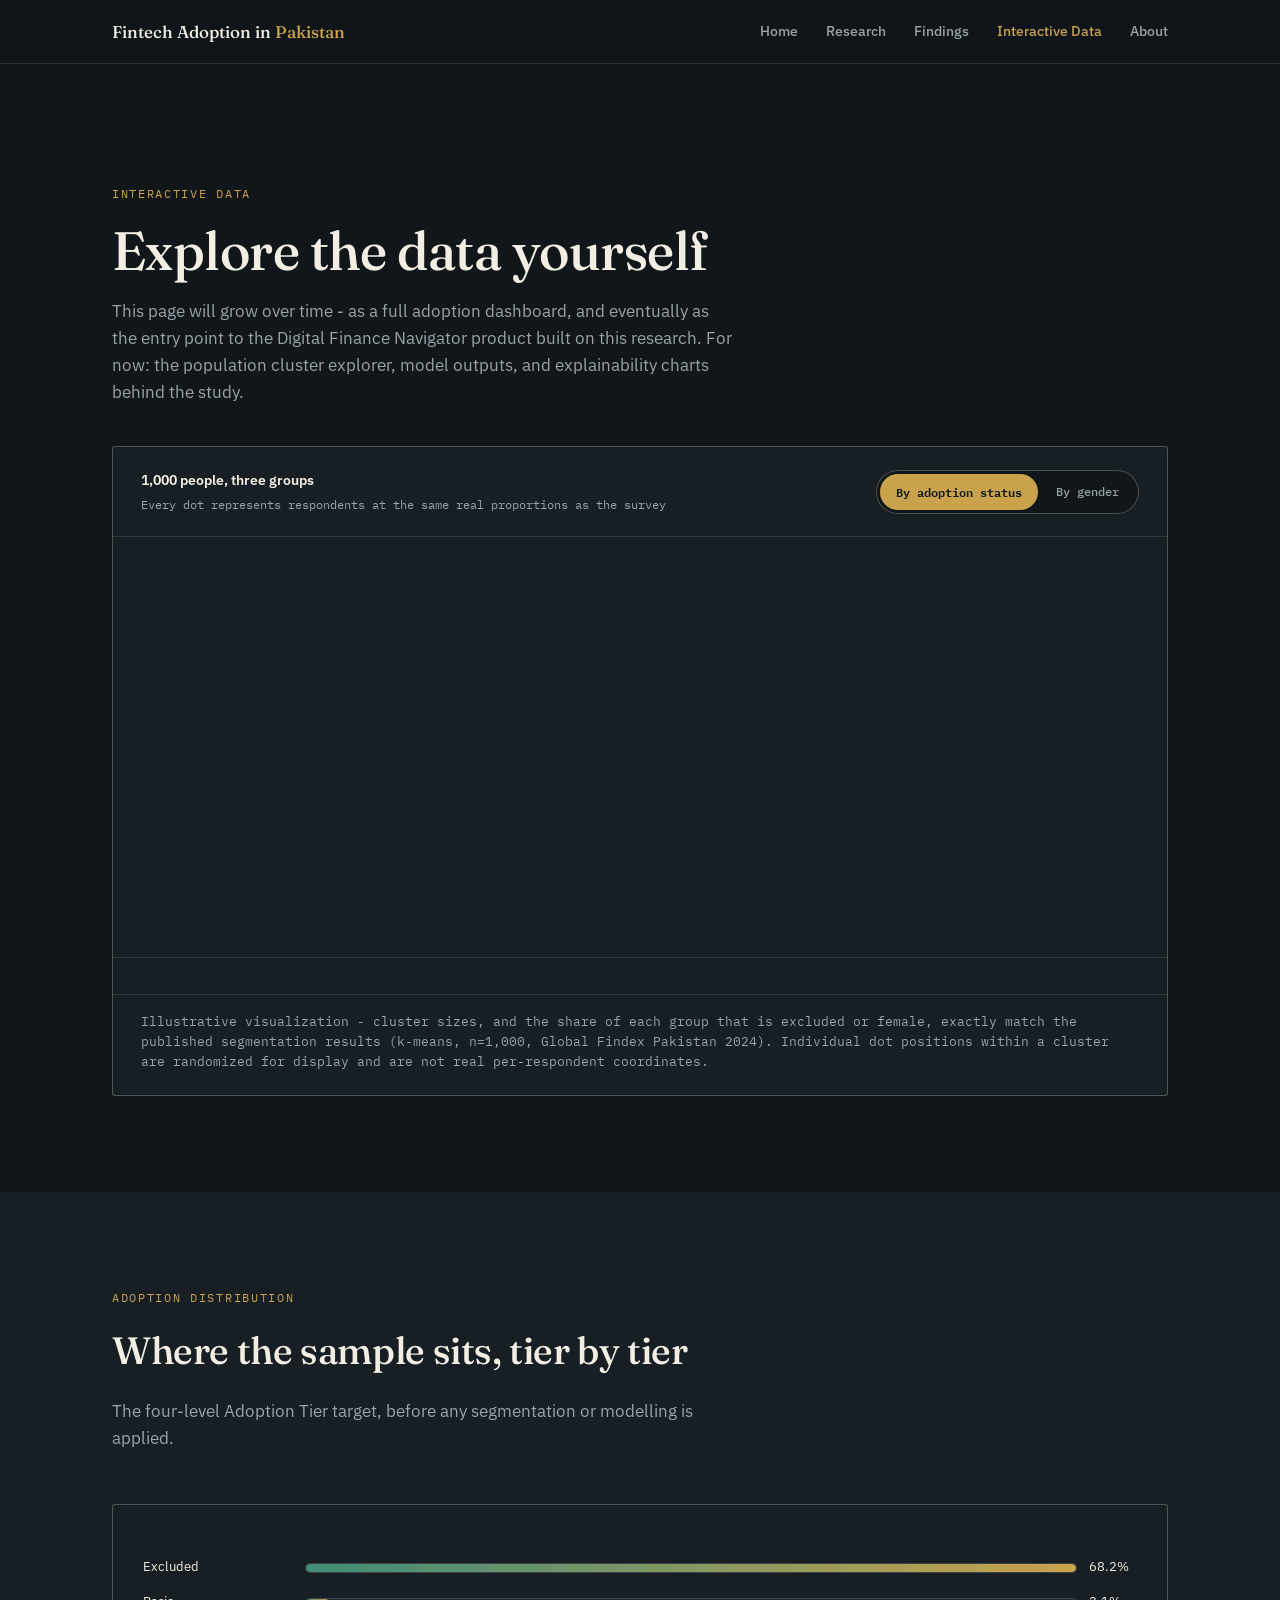
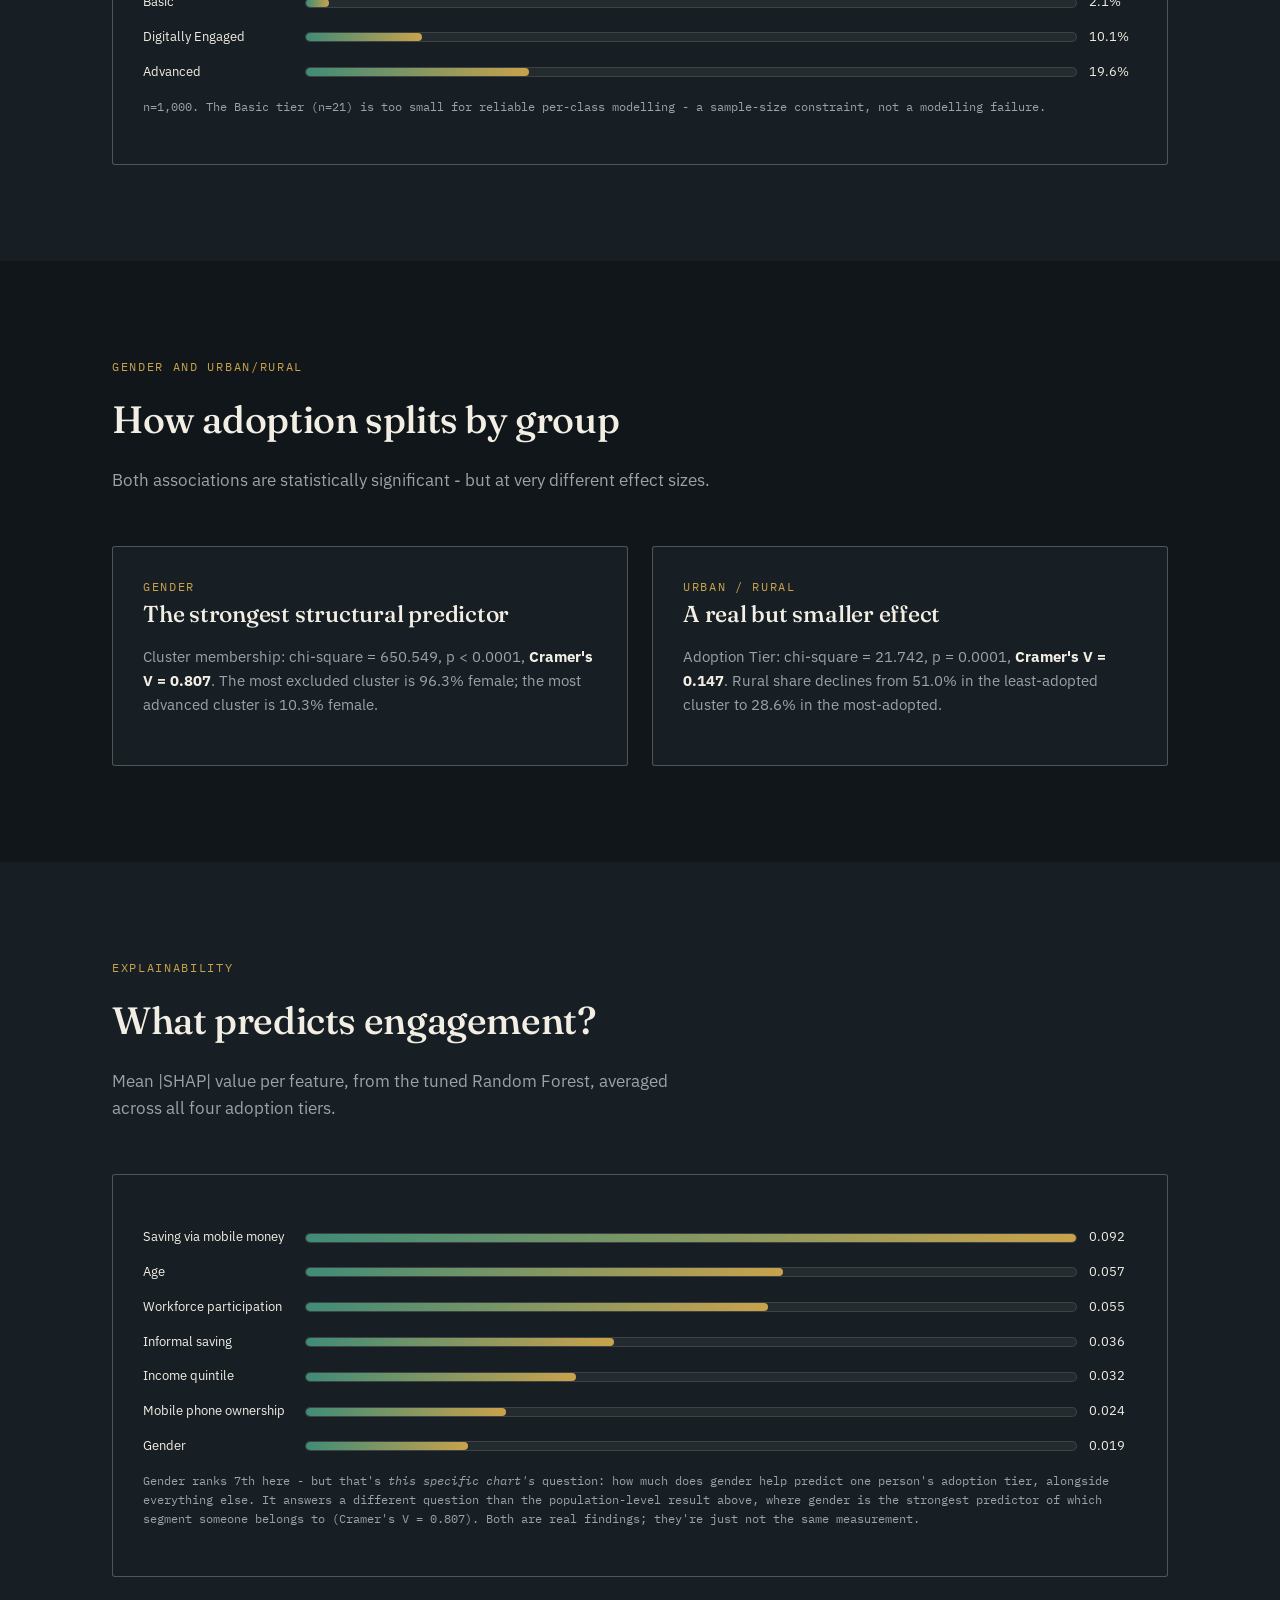
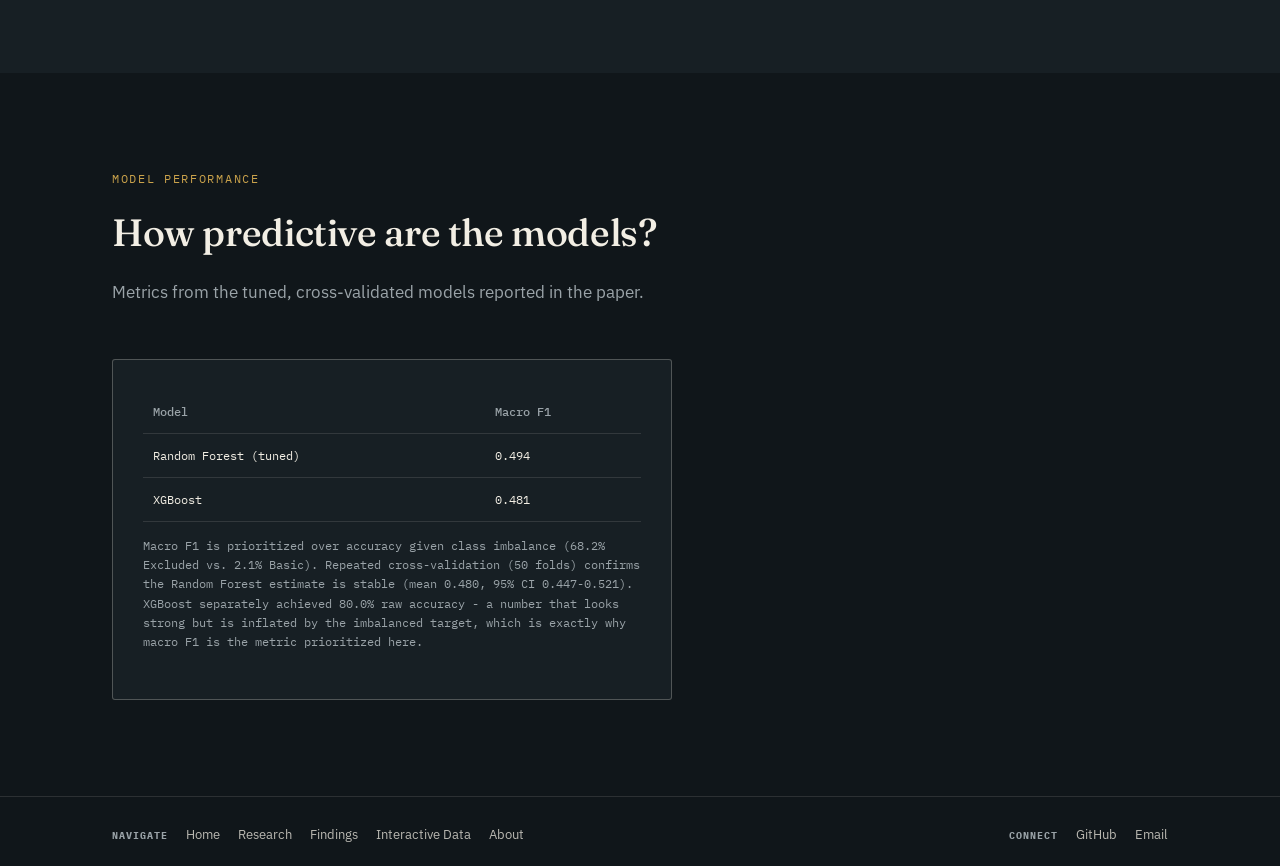
==== interactive.html @ a04f836b "Merge pull request #5 from umema2004/main merge" ====
<!DOCTYPE html>
<html lang="en">
<head>
<meta charset="UTF-8">
<meta name="viewport" content="width=device-width, initial-scale=1.0">
<title>Interactive Data - Fintech Adoption in Pakistan</title>
<meta name="description" content="Explore the population clusters, adoption distribution, feature importance, and model performance behind the study.">
<link rel="icon" href="data:image/svg+xml,%3Csvg xmlns='http://www.w3.org/2000/svg' viewBox='0 0 100 100'%3E%3Crect width='100' height='100' fill='%2310161A'/%3E%3Ctext x='50' y='68' font-family='Georgia,serif' font-size='60' font-weight='600' fill='%23C9A24B' text-anchor='middle'%3EF%3C/text%3E%3C/svg%3E">
<meta property="og:type" content="website">
<meta property="og:title" content="Interactive Data - Fintech Adoption in Pakistan">
<meta property="og:description" content="Explore the population clusters, feature importance, and model performance behind the study.">
<meta property="og:url" content="https://umema2004.github.io/Fintech-Adoption-Website/interactive.html">
<meta property="og:site_name" content="Fintech Adoption in Pakistan">
<meta name="twitter:card" content="summary_large_image">
<link rel="preconnect" href="https://fonts.googleapis.com">
<link rel="preconnect" href="https://fonts.gstatic.com" crossorigin>
<link href="https://fonts.googleapis.com/css2?family=Fraunces:opsz,wght@9..144,400;9..144,500;9..144,600;9..144,700&family=IBM+Plex+Sans:wght@400;500;600;700&family=IBM+Plex+Mono:wght@400;500;600&display=swap" rel="stylesheet">
<link rel="stylesheet" href="styles.css">
</head>
<body>

<nav>
  <div class="nav-inner">
    <a class="nav-logo" href="index.html">Fintech Adoption in <span>Pakistan</span></a>
    <button class="nav-toggle" id="navToggle" aria-label="Toggle navigation menu" aria-expanded="false">
      <span></span><span></span><span></span>
    </button>
    <div class="nav-links" id="navLinks">
      <a href="index.html">Home</a>
      <a href="research.html">Research</a>
      <a href="findings.html">Findings</a>
      <a class="active" href="interactive.html">Interactive Data</a>
      <a href="about.html">About</a>
    </div>
  </div>
</nav>

<main class="page-main">

  <section id="explorer">
    <div class="wrap">
      <div class="page-intro reveal">
        <div class="eyebrow">Interactive Data</div>
        <h1>Explore the data yourself</h1>
        <p>This page will grow over time - as a full adoption dashboard, and eventually as the entry point to the Digital Finance Navigator product built on this research. For now: the population cluster explorer, model outputs, and explainability charts behind the study.</p>
      </div>

      <div class="viz-panel reveal">
        <div class="viz-head">
          <div class="viz-title">1,000 people, three groups<span>Every dot represents respondents at the same real proportions as the survey</span></div>
          <div class="toggle-group" role="group" aria-label="Colour the visualization by">
            <button class="toggle-btn active" data-mode="adoption">By adoption status</button>
            <button class="toggle-btn" data-mode="gender">By gender</button>
          </div>
        </div>
        <div class="viz-body">
          <canvas id="populationCanvas" role="img" aria-label="Scatter visualization of the three population clusters, colourable by adoption status or gender"></canvas>
          <div class="viz-tooltip" id="vizTooltip"></div>
        </div>
        <div class="viz-legend" id="vizLegend"></div>
        <div class="viz-caption">
          Illustrative visualization - cluster sizes, and the share of each group that is excluded or female, exactly match the published segmentation results (k-means, n=1,000, Global Findex Pakistan 2024). Individual dot positions within a cluster are randomized for display and are not real per-respondent coordinates.
        </div>
      </div>
    </div>
  </section>

  <section class="alt" id="adoption-distribution">
    <div class="wrap">
      <div class="section-head reveal">
        <div class="eyebrow">Adoption distribution</div>
        <h2>Where the sample sits, tier by tier</h2>
        <p>The four-level Adoption Tier target, before any segmentation or modelling is applied.</p>
      </div>
      <div class="research-card reveal">
        <div class="bar-chart">
          <div class="bar-row"><span>Excluded</span><div class="bar-track"><div class="bar-fill" style="width:100%"></div></div><span>68.2%</span></div>
          <div class="bar-row"><span>Basic</span><div class="bar-track"><div class="bar-fill" style="width:3%"></div></div><span>2.1%</span></div>
          <div class="bar-row"><span>Digitally Engaged</span><div class="bar-track"><div class="bar-fill" style="width:15%"></div></div><span>10.1%</span></div>
          <div class="bar-row"><span>Advanced</span><div class="bar-track"><div class="bar-fill" style="width:29%"></div></div><span>19.6%</span></div>
        </div>
        <p class="metric-note">n=1,000. The Basic tier (n=21) is too small for reliable per-class modelling - a sample-size constraint, not a modelling failure.</p>
      </div>
    </div>
  </section>

  <section id="demographics">
    <div class="wrap">
      <div class="section-head reveal">
        <div class="eyebrow">Gender and urban/rural</div>
        <h2>How adoption splits by group</h2>
        <p>Both associations are statistically significant - but at very different effect sizes.</p>
      </div>
      <div class="model-grid reveal">
        <div class="research-card">
          <div class="eyebrow">Gender</div>
          <h3>The strongest structural predictor</h3>
          <p>Cluster membership: chi-square = 650.549, p &lt; 0.0001, <strong style="color:var(--paper);">Cramer's V = 0.807</strong>. The most excluded cluster is 96.3% female; the most advanced cluster is 10.3% female.</p>
        </div>
        <div class="research-card">
          <div class="eyebrow">Urban / Rural</div>
          <h3>A real but smaller effect</h3>
          <p>Adoption Tier: chi-square = 21.742, p = 0.0001, <strong style="color:var(--paper);">Cramer's V = 0.147</strong>. Rural share declines from 51.0% in the least-adopted cluster to 28.6% in the most-adopted.</p>
        </div>
      </div>
    </div>
  </section>

  <section class="alt" id="feature-importance">
    <div class="wrap">
      <div class="section-head reveal">
        <div class="eyebrow">Explainability</div>
        <h2>What predicts engagement?</h2>
        <p>Mean |SHAP| value per feature, from the tuned Random Forest, averaged across all four adoption tiers.</p>
      </div>
      <div class="research-card reveal">
        <div class="bar-chart">
          <div class="bar-row"><span>Saving via mobile money</span><div class="bar-track"><div class="bar-fill" style="width:100%"></div></div><span>0.092</span></div>
          <div class="bar-row"><span>Age</span><div class="bar-track"><div class="bar-fill" style="width:62%"></div></div><span>0.057</span></div>
          <div class="bar-row"><span>Workforce participation</span><div class="bar-track"><div class="bar-fill" style="width:60%"></div></div><span>0.055</span></div>
          <div class="bar-row"><span>Informal saving</span><div class="bar-track"><div class="bar-fill" style="width:40%"></div></div><span>0.036</span></div>
          <div class="bar-row"><span>Income quintile</span><div class="bar-track"><div class="bar-fill" style="width:35%"></div></div><span>0.032</span></div>
          <div class="bar-row"><span>Mobile phone ownership</span><div class="bar-track"><div class="bar-fill" style="width:26%"></div></div><span>0.024</span></div>
          <div class="bar-row"><span>Gender</span><div class="bar-track"><div class="bar-fill" style="width:21%"></div></div><span>0.019</span></div>
        </div>
        <p class="metric-note">Gender ranks 7th here - but that's <em>this specific chart's</em> question: how much does gender help predict one person's adoption tier, alongside everything else. It answers a different question than the population-level result above, where gender is the strongest predictor of which segment someone belongs to (Cramer's V = 0.807). Both are real findings; they're just not the same measurement.</p>
      </div>
    </div>
  </section>

  <section id="model-performance">
    <div class="wrap">
      <div class="section-head reveal">
        <div class="eyebrow">Model performance</div>
        <h2>How predictive are the models?</h2>
        <p>Metrics from the tuned, cross-validated models reported in the paper.</p>
      </div>
      <div class="research-card reveal" style="max-width:560px;">
        <table class="metric-table">
          <thead><tr><th>Model</th><th>Macro F1</th></tr></thead>
          <tbody>
            <tr><td>Random Forest (tuned)</td><td>0.494</td></tr>
            <tr><td>XGBoost</td><td>0.481</td></tr>
          </tbody>
        </table>
        <p class="metric-note">Macro F1 is prioritized over accuracy given class imbalance (68.2% Excluded vs. 2.1% Basic). Repeated cross-validation (50 folds) confirms the Random Forest estimate is stable (mean 0.480, 95% CI 0.447-0.521). XGBoost separately achieved 80.0% raw accuracy - a number that looks strong but is inflated by the imbalanced target, which is exactly why macro F1 is the metric prioritized here.</p>
      </div>
    </div>
  </section>

</main>

<footer id="footer">
  <div class="wrap">
    <div class="footer-grid">
      <div class="footer-col">
        <h5>Navigate</h5>
        <a href="index.html">Home</a>
        <a href="research.html">Research</a>
        <a href="findings.html">Findings</a>
        <a href="interactive.html">Interactive Data</a>
        <a href="about.html">About</a>
      </div>
      <div class="footer-col">
        <h5>Connect</h5>
        <a href="https://github.com/abdurrehmanashar/Explainable-ML-for-Fintech-Adoption-Behavioural-Segmentation-in-Pakistan" target="_blank" rel="noopener">GitHub</a>
        <a href="mailto:abdurrehmanashar@gmail.com">Email</a>
      </div>
    </div>
  </div>
</footer>

<script src="viz.js"></script>
<script src="common.js"></script>
</body>
</html>
---- styles.css ----
:root{
  --ink:#10161A;
  --ink-2:#171F24;
  --ink-3:#1D262C;
  --paper:#F2EEE4;
  --paper-dim:#9AA3A8;
  --brass:#C9A24B;
  --teal:#3F8C77;
  --rose:#C15B4A;
  --line:rgba(242,238,228,0.12);
  --line-strong:rgba(242,238,228,0.26);
  --radius:3px;
}
*{margin:0;padding:0;box-sizing:border-box;}
html{scroll-behavior:smooth;}
body{
  background:var(--ink);
  color:var(--paper);
  font-family:'IBM Plex Sans', sans-serif;
  font-size:16px;
  line-height:1.6;
  -webkit-font-smoothing:antialiased;
  overflow-x:hidden;
}
@media (prefers-reduced-motion: reduce){
  html{scroll-behavior:auto;}
  *{animation-duration:0.01ms !important; transition-duration:0.01ms !important;}
}
a{color:inherit;}
.wrap{max-width:1120px; margin:0 auto; padding:0 32px;}
h1,h2,h3{font-family:'Fraunces', serif; font-weight:500; letter-spacing:-0.01em;}
.num{font-family:'IBM Plex Mono', monospace;}
.eyebrow{
  font-family:'IBM Plex Mono', monospace; font-size:12px; letter-spacing:0.14em;
  text-transform:uppercase; color:var(--brass);
}

nav{
  position:fixed; top:0; left:0; right:0; z-index:100;
  background:rgba(16,22,26,0.88); backdrop-filter:blur(10px);
  border-bottom:1px solid var(--line);
}
.nav-inner{
  max-width:1120px; margin:0 auto; padding:18px 32px;
  display:flex; justify-content:space-between; align-items:center;
}
.nav-logo{font-family:'Fraunces', serif; font-size:17px; font-weight:500; text-decoration:none;}
.nav-logo span{color:var(--brass);}
.nav-links{display:flex; gap:28px; font-size:14px; font-weight:500;}
.nav-links a{text-decoration:none; color:var(--paper-dim); transition:color 0.2s;}
.nav-links a:hover, .nav-links a:focus-visible{color:var(--paper);}
.nav-links a.active{color:var(--brass);}
.nav-links a:focus-visible{outline:1px solid var(--brass); outline-offset:4px;}

.nav-toggle{
  display:none; background:none; border:none; cursor:pointer; padding:6px;
  flex-direction:column; gap:5px; width:28px;
}
.nav-toggle span{display:block; height:2px; width:100%; background:var(--paper); transition:transform 0.25s ease, opacity 0.25s ease;}
.nav-toggle.open span:nth-child(1){transform:translateY(7px) rotate(45deg);}
.nav-toggle.open span:nth-child(2){opacity:0;}
.nav-toggle.open span:nth-child(3){transform:translateY(-7px) rotate(-45deg);}

@media (max-width:700px){
  .nav-toggle{display:flex;}
  .nav-links{
    display:flex; flex-direction:column; gap:0;
    position:fixed; top:64px; left:0; right:0;
    background:var(--ink-2); border-bottom:1px solid var(--line-strong);
    max-height:0; overflow:hidden; transition:max-height 0.3s ease;
  }
  .nav-links.open{max-height:320px;}
  .nav-links a{padding:16px 32px; border-top:1px solid var(--line);}
}

header.hero{padding:150px 0 0; position:relative;}
.page-main{padding:88px 0 0;}
.hero-top{padding-bottom:56px;}
.hero h1{
  font-size:clamp(36px, 5.6vw, 64px); line-height:1.08; max-width:17ch; margin:26px 0 24px;
}
.hero h1 em{font-style:italic; color:var(--brass);}
.hero-sub{font-size:18px; color:var(--paper-dim); max-width:56ch; margin-bottom:40px;}
.hero-sub strong{color:var(--paper); font-weight:600;}
.cta-row{display:flex; gap:14px; flex-wrap:wrap;}
.btn{
  display:inline-flex; align-items:center; gap:8px; padding:12px 22px;
  font-family:'IBM Plex Sans', sans-serif; font-size:14px; font-weight:600;
  text-decoration:none; border-radius:var(--radius);
  transition:transform 0.15s ease, background 0.15s ease, border-color 0.15s ease;
  border:1px solid transparent; cursor:pointer;
}
.btn:focus-visible{outline:2px solid var(--brass); outline-offset:3px;}
.btn-primary{background:var(--brass); color:var(--ink);}
.btn-primary:hover{transform:translateY(-1px); background:#d9b25e;}
.btn-ghost{border-color:var(--line-strong); color:var(--paper); background:transparent;}
.btn-ghost:hover{border-color:var(--paper); transform:translateY(-1px);}

.viz-panel{
  border:1px solid var(--line-strong);
  border-radius:var(--radius);
  background:var(--ink-2);
  overflow:hidden;
  margin-bottom:0;
}
.viz-head{
  display:flex; justify-content:space-between; align-items:center; flex-wrap:wrap; gap:16px;
  padding:22px 28px; border-bottom:1px solid var(--line);
}
.viz-title{font-size:14px; font-weight:600;}
.viz-title span{display:block; font-family:'IBM Plex Mono', monospace; font-weight:400; font-size:12px; color:var(--paper-dim); margin-top:3px;}
.toggle-group{display:flex; gap:2px; background:var(--ink); border:1px solid var(--line-strong); border-radius:100px; padding:3px;}
.toggle-btn{
  font-family:'IBM Plex Mono', monospace; font-size:12px; font-weight:500;
  padding:8px 16px; border-radius:100px; border:none; background:transparent;
  color:var(--paper-dim); cursor:pointer; transition:background 0.2s, color 0.2s;
}
.toggle-btn.active{background:var(--brass); color:var(--ink); font-weight:600;}
.toggle-btn:focus-visible{outline:2px solid var(--brass); outline-offset:2px;}

.viz-body{position:relative; padding:0;}
#populationCanvas{display:block; width:100%; height:420px; cursor:crosshair;}
@media (max-width:640px){#populationCanvas{height:340px;}}

.viz-legend{
  display:flex; gap:24px; flex-wrap:wrap; padding:18px 28px;
  border-top:1px solid var(--line); font-size:13px; color:var(--paper-dim);
}
.legend-item{display:flex; align-items:center; gap:8px;}
.legend-dot{width:9px; height:9px; border-radius:50%; flex-shrink:0;}

.viz-caption{
  padding:16px 28px 24px; font-size:12.5px; color:var(--paper-dim);
  font-family:'IBM Plex Mono', monospace; line-height:1.6; border-top:1px solid var(--line);
}

.viz-tooltip{
  position:absolute; pointer-events:none; background:var(--ink);
  border:1px solid var(--line-strong); border-radius:var(--radius);
  padding:10px 14px; font-size:12.5px; line-height:1.5; max-width:220px;
  opacity:0; transition:opacity 0.15s ease; z-index:10;
}
.viz-tooltip strong{display:block; font-size:13px; margin-bottom:3px;}

.stat-showcase-grid {
  display: grid;
  grid-template-columns: repeat(2, 1fr);
  gap: 32px;
  margin-top: 24px;
}
@media (max-width: 820px) {
  .stat-showcase-grid { grid-template-columns: 1fr; }
}
.stat-visual-card {
  border: 1px solid var(--line-strong);
  border-radius: var(--radius);
  background: var(--ink-2);
  padding: 40px 32px;
  display: flex;
  flex-direction: column;
  justify-content: space-between;
}
.stat-visual-header {
  font-size: 16px;
  font-weight: 500;
  margin-bottom: 24px;
  min-height: 52px;
}
.stat-visual-main {
  display: flex;
  align-items: baseline;
  gap: 12px;
  margin-bottom: 20px;
}
.stat-visual-number {
  font-family: 'IBM Plex Mono', monospace;
  font-size: 64px;
  font-weight: 700;
  line-height: 1;
  color: var(--rose);
}
.stat-visual-label {
  font-size: 14px;
  color: var(--paper-dim);
  text-transform: uppercase;
  letter-spacing: 0.05em;
}
.stat-bar-container {
  background: rgba(242, 238, 228, 0.06);
  height: 14px;
  border-radius: 100px;
  width: 100%;
  overflow: hidden;
  position: relative;
  border: 1px solid var(--line);
}
.stat-bar-fill {
  height: 100%;
  border-radius: 100px;
  background: linear-gradient(90deg, var(--rose), var(--brass));
  transition: width 1s cubic-bezier(0.4, 0, 0.2, 1);
}

.quiz-panel{
  border:1px solid var(--line-strong); border-radius:var(--radius); background:var(--ink-2);
  overflow:hidden;
}
.quiz-progress{
  display:flex; gap:6px; padding:26px 30px 0;
}
.quiz-dot{height:3px; flex:1; background:var(--line-strong); border-radius:2px; transition:background 0.3s;}
.quiz-dot.done{background:var(--brass);}
.quiz-body{padding:30px 30px 34px; min-height:230px; display:flex; flex-direction:column; justify-content:center;}
.quiz-question{font-family:'Fraunces', serif; font-size:clamp(20px,2.6vw,26px); font-weight:500; margin-bottom:24px; max-width:32ch;}
.quiz-options{display:flex; flex-wrap:wrap; gap:12px;}
.quiz-opt{
  font-family:'IBM Plex Sans', sans-serif; font-size:14.5px; font-weight:600;
  padding:14px 22px; border-radius:100px; border:1px solid var(--line-strong);
  background:transparent; color:var(--paper); cursor:pointer; transition:all 0.15s ease;
}
.quiz-opt:hover{border-color:var(--brass); background:rgba(201,162,75,0.08);}
.quiz-opt:focus-visible{outline:2px solid var(--brass); outline-offset:2px;}
.quiz-back{
  font-family:'IBM Plex Mono', monospace; font-size:12.5px; color:var(--paper-dim);
  background:none; border:none; cursor:pointer; margin-top:26px; padding:0;
}
.quiz-back:hover{color:var(--paper);}
.quiz-back:disabled{opacity:0; pointer-events:none;}

.quiz-result{display:none;}
.quiz-result.active{display:block;}
.quiz-result-badge{
  font-family:'IBM Plex Mono', monospace; font-size:12px; letter-spacing:0.1em; text-transform:uppercase;
  color:var(--rose); margin-bottom:12px;
}
.quiz-result h3{font-size:clamp(22px,3vw,30px); margin-bottom:14px; max-width:20ch;}
.quiz-result p{color:var(--paper-dim); font-size:15px; max-width:52ch; margin-bottom:22px;}
.quiz-stat-row{display:flex; flex-wrap:wrap; gap:1px; background:var(--line); border:1px solid var(--line); margin-bottom:24px;}
.quiz-stat{background:var(--ink); padding:20px 22px; flex:1; min-width:130px;}
.quiz-stat .n{font-family:'IBM Plex Mono', monospace; font-size:22px; font-weight:600; color:var(--brass); display:block;}
.quiz-stat .l{font-size:12px; color:var(--paper-dim); margin-top:4px;}
.quiz-disclaimer{font-size:12px; color:var(--paper-dim); font-family:'IBM Plex Mono', monospace; margin-bottom:20px; line-height:1.6;}
.quiz-actions{display:flex; gap:12px; flex-wrap:wrap;}

section{padding:96px 0;}
section.alt{background:var(--ink-2);}
.section-head{margin-bottom:52px; max-width:60ch;}
.section-head h2{font-size:clamp(28px, 3.6vw, 38px); margin-top:14px;}
.section-head p{color:var(--paper-dim); font-size:17px; margin-top:16px;}

.findings{
  display:grid; grid-template-columns:repeat(3, 1fr); gap:1px;
  background:var(--line); border:1px solid var(--line); border-radius:var(--radius); overflow:hidden;
}
@media (max-width:820px){.findings{grid-template-columns:1fr;}}
.finding{background:var(--ink); padding:38px 30px;}
.finding .fig{font-family:'IBM Plex Mono', monospace; font-size:15px; color:var(--brass); margin-bottom:16px;}
.finding-stat{font-family:'IBM Plex Mono', monospace; font-size:clamp(56px,7vw,88px); font-weight:700; line-height:1; color:var(--rose); margin-bottom:20px; letter-spacing:-0.02em;}
.finding h3{font-size:21px; margin-bottom:12px; font-weight:500;}
.finding p{color:var(--paper-dim); font-size:15px;}

.method-strip{display:flex; flex-wrap:wrap; gap:10px; margin-top:36px;}
.pill{
  font-family:'IBM Plex Mono', monospace; font-size:12.5px; color:var(--paper-dim);
  border:1px solid var(--line-strong); padding:8px 16px; border-radius:100px;
}

.quote-block{border-left:3px solid var(--brass); padding-left:26px; max-width:64ch; margin-top:52px;}
.quote-block p{font-family:'Fraunces', serif; font-size:21px; font-style:italic; line-height:1.5;}
.quote-block cite{display:block; margin-top:12px; font-style:normal; font-size:13px; color:var(--paper-dim); font-family:'IBM Plex Mono', monospace;}

.community-grid{display:grid; grid-template-columns:1.1fr 1fr; gap:52px; align-items:start;}
@media (max-width:820px){.community-grid{grid-template-columns:1fr;}}
.community-copy p{color:var(--paper-dim); font-size:16px; margin-bottom:18px;}
.engage-card{background:var(--ink); border:1px solid var(--line-strong); border-radius:var(--radius); padding:28px; margin-bottom:18px;}
.engage-card h4{font-size:15px; font-weight:700; margin-bottom:10px; display:flex; align-items:center; gap:10px;}
.engage-card p{font-size:14px; color:var(--paper-dim); margin-bottom:16px;}
.dot{width:8px; height:8px; border-radius:50%; background:var(--teal); display:inline-block; flex-shrink:0;}

footer{border-top:1px solid var(--line); padding:28px 0 20px;}
.footer-grid{display:flex; align-items:center; justify-content:space-between; flex-wrap:wrap; gap:24px;}
.footer-col{display:flex; align-items:center; gap:18px;}
.footer-col h5{font-family:'IBM Plex Mono', monospace; font-size:10px; letter-spacing:0.1em; text-transform:uppercase; color:var(--paper-dim); margin:0;}
.footer-col a{display:inline-block; font-size:13px; text-decoration:none; color:var(--paper); opacity:0.75; margin:0; transition:color 0.2s, opacity 0.2s;}
.footer-col a:hover{opacity:1; color:var(--brass);}
.footer-bottom{margin-top:22px; padding-top:16px; border-top:1px solid var(--line); font-size:10.5px; color:var(--paper-dim); font-family:'IBM Plex Mono', monospace; line-height:1.5;}
@media(max-width:600px){footer{padding:24px 0 18px;} .footer-grid{align-items:flex-start; gap:16px;} .footer-col{gap:14px; flex-wrap:wrap;} .footer-bottom{margin-top:18px; padding-top:14px;}}

.reveal{opacity:0; transform:translateY(16px); transition:opacity 0.7s ease, transform 0.7s ease;}
.reveal.visible{opacity:1; transform:translateY(0);}

.research-pipeline{display:grid;grid-template-columns:repeat(4,1fr);gap:1px;background:var(--line);border:1px solid var(--line);border-radius:var(--radius);overflow:hidden}
@media(max-width:900px){.research-pipeline{grid-template-columns:repeat(2,1fr)}}
@media(max-width:560px){.research-pipeline{grid-template-columns:1fr}}
.pipeline-step{background:var(--ink);padding:28px 24px;min-height:190px}
.pipeline-step .step-no{font-family:'IBM Plex Mono',monospace;color:var(--brass);font-size:12px;margin-bottom:18px}
.pipeline-step h3{font-size:20px;margin-bottom:10px}
.pipeline-step p{font-size:14px;color:var(--paper-dim)}
.model-grid{display:grid;grid-template-columns:1fr 1fr;gap:24px}
@media(max-width:820px){.model-grid{grid-template-columns:1fr}}
.research-card{background:var(--ink-2);border:1px solid var(--line-strong);border-radius:var(--radius);padding:30px}
.research-card h3{font-size:23px;margin-bottom:12px}
.research-card p{color:var(--paper-dim);font-size:15px;margin-bottom:18px}
.metric-table{width:100%;border-collapse:collapse;font-family:'IBM Plex Mono',monospace;font-size:12px}
.metric-table th,.metric-table td{text-align:left;padding:12px 10px;border-bottom:1px solid var(--line)}
.metric-table th{color:var(--paper-dim);font-weight:500}
.metric-table td{color:var(--paper)}
.metric-note{font-size:12px!important;font-family:'IBM Plex Mono',monospace;margin-top:14px!important;color:var(--paper-dim)}
.profile-grid{display:grid;grid-template-columns:repeat(3,1fr);gap:1px;background:var(--line);border:1px solid var(--line);border-radius:var(--radius);overflow:hidden}
@media(max-width:820px){.profile-grid{grid-template-columns:1fr}}
.profile-card{background:var(--ink);padding:34px 28px}
.profile-card .profile-no{font-family:'IBM Plex Mono',monospace;color:var(--brass);font-size:12px;margin-bottom:12px}
.profile-card h3{font-size:25px;margin-bottom:8px}
.profile-share{font-family:'IBM Plex Mono',monospace;font-size:34px;font-weight:700;color:var(--rose);margin:14px 0}
.profile-card ul{list-style:none;margin:18px 0}
.profile-card li{font-size:13px;color:var(--paper-dim);padding:8px 0;border-bottom:1px solid var(--line)}
.profile-card li strong{color:var(--paper)}
.profile-card blockquote{border-left:2px solid var(--brass);padding-left:14px;font-family:'Fraunces',serif;font-style:italic;font-size:16px;line-height:1.45;margin-top:20px}
.bar-chart{display:flex;flex-direction:column;gap:14px;margin-top:22px}
.bar-row{display:grid;grid-template-columns:150px 1fr 48px;gap:12px;align-items:center;font-size:13px}
.bar-track{height:10px;background:rgba(242,238,228,.06);border:1px solid var(--line);border-radius:100px;overflow:hidden}
.bar-fill{height:100%;background:linear-gradient(90deg,var(--teal),var(--brass));border-radius:100px}
@media(max-width:600px){.bar-row{grid-template-columns:105px 1fr 42px;font-size:12px}}
.limitations{display:grid;grid-template-columns:repeat(2,1fr);gap:1px;background:var(--line);border:1px solid var(--line);border-radius:var(--radius);overflow:hidden}
@media(max-width:700px){.limitations{grid-template-columns:1fr}}
.limit-card{background:var(--ink);padding:28px}
.limit-card h3{font-size:19px;margin-bottom:9px}
.limit-card p{font-size:14px;color:var(--paper-dim)}
.next-work{margin-top:28px;background:var(--ink-2);border:1px solid var(--line-strong);padding:30px;border-radius:var(--radius)}
.next-work ul{display:grid;grid-template-columns:repeat(3,1fr);gap:12px;list-style:none;margin-top:18px}
@media(max-width:700px){.next-work ul{grid-template-columns:1fr}}
.next-work li{border:1px solid var(--line);padding:14px;color:var(--paper-dim);font-size:13px}
.impact-grid{display:grid;grid-template-columns:repeat(3,1fr);gap:18px}
@media(max-width:820px){.impact-grid{grid-template-columns:1fr}}
.impact-card{border:1px solid var(--line-strong);padding:28px;background:var(--ink-2);border-radius:var(--radius)}
.impact-card .arrow{font-family:'IBM Plex Mono',monospace;color:var(--brass);font-size:18px;margin:14px 0}
.impact-card h3{font-size:19px}
.impact-card p{font-size:14px;color:var(--paper-dim);margin-top:8px}
.researcher{display:grid;grid-template-columns:1.1fr 1fr;gap:52px;align-items:start}
@media(max-width:820px){.researcher{grid-template-columns:1fr}}
.researcher h2{font-size:clamp(28px,3.6vw,38px);margin-top:14px}
.researcher p{color:var(--paper-dim);font-size:16px;margin-top:18px}
.identity-card{border:1px solid var(--line-strong);background:var(--ink);padding:30px;border-radius:var(--radius)}
.identity-card .name{font-family:'Fraunces',serif;font-size:28px;margin-bottom:5px}
.identity-card .role{font-family:'IBM Plex Mono',monospace;font-size:12px;color:var(--brass);text-transform:uppercase;letter-spacing:.08em}
.identity-links{display:flex;gap:10px;flex-wrap:wrap;margin-top:22px}

.mentor-credit{
  display:flex; align-items:center; gap:14px; margin-top:18px;
  padding:16px 20px; border:1px solid var(--line); border-radius:var(--radius);
  background:var(--ink-2);
}
.mentor-credit .mentor-label{
  font-family:'IBM Plex Mono',monospace; font-size:11px; letter-spacing:0.08em;
  text-transform:uppercase; color:var(--paper-dim); white-space:nowrap;
}
.mentor-credit .mentor-name{font-size:14px; font-weight:600; color:var(--paper);}
.mentor-credit .mentor-role{font-size:12.5px; color:var(--paper-dim); margin-top:2px;}
.resource-grid{display:grid;grid-template-columns:repeat(2,1fr);gap:1px;background:var(--line);border:1px solid var(--line);border-radius:var(--radius);overflow:hidden}
@media(max-width:700px){.resource-grid{grid-template-columns:1fr}}
.resource{background:var(--ink);padding:24px}
.resource h3{font-size:19px;margin-bottom:8px}
.resource p{font-size:13px;color:var(--paper-dim);margin-bottom:14px}
.resource a{font-family:'IBM Plex Mono',monospace;font-size:12px;color:var(--brass);text-decoration:none}
.resource a:hover{text-decoration:underline}
.refs{margin-top:42px;padding-top:28px;border-top:1px solid var(--line)}
.refs ol{padding-left:22px;color:var(--paper-dim);font-size:13px}
.refs li{margin-bottom:8px}
.tiny-source{font-family:'IBM Plex Mono',monospace;font-size:11px;color:var(--paper-dim);margin-top:16px}

.flagship{
  border:1px solid var(--line-strong); border-radius:var(--radius); background:var(--ink-2);
  padding:56px 48px; display:grid; grid-template-columns:auto 1fr; gap:48px; align-items:center;
}
@media (max-width:820px){.flagship{grid-template-columns:1fr; padding:40px 28px; gap:28px;}}
.flagship-num{
  font-family:'IBM Plex Mono', monospace; font-weight:700; line-height:1;
  font-size:clamp(80px,11vw,140px); color:var(--rose); letter-spacing:-0.02em;
}
.flagship-label{font-family:'Fraunces',serif; font-size:clamp(22px,2.8vw,30px); margin-bottom:18px;}
.flagship-rows{display:flex; flex-direction:column; gap:10px;}
.flagship-row{
  display:flex; align-items:baseline; gap:12px; font-size:15px; color:var(--paper-dim);
  padding:10px 0; border-top:1px solid var(--line);
}
.flagship-row:first-child{border-top:none;}
.flagship-row .n{font-family:'IBM Plex Mono',monospace; font-weight:600; color:var(--brass); font-size:19px; min-width:70px;}

.page-intro { margin-bottom: 40px; max-width: 62ch; }
.page-intro h1 { font-size: clamp(32px,4.4vw,54px); line-height: 1.12; margin-top: 18px; }
.page-intro p { color: var(--paper-dim); font-size: 17px; margin-top: 16px; }
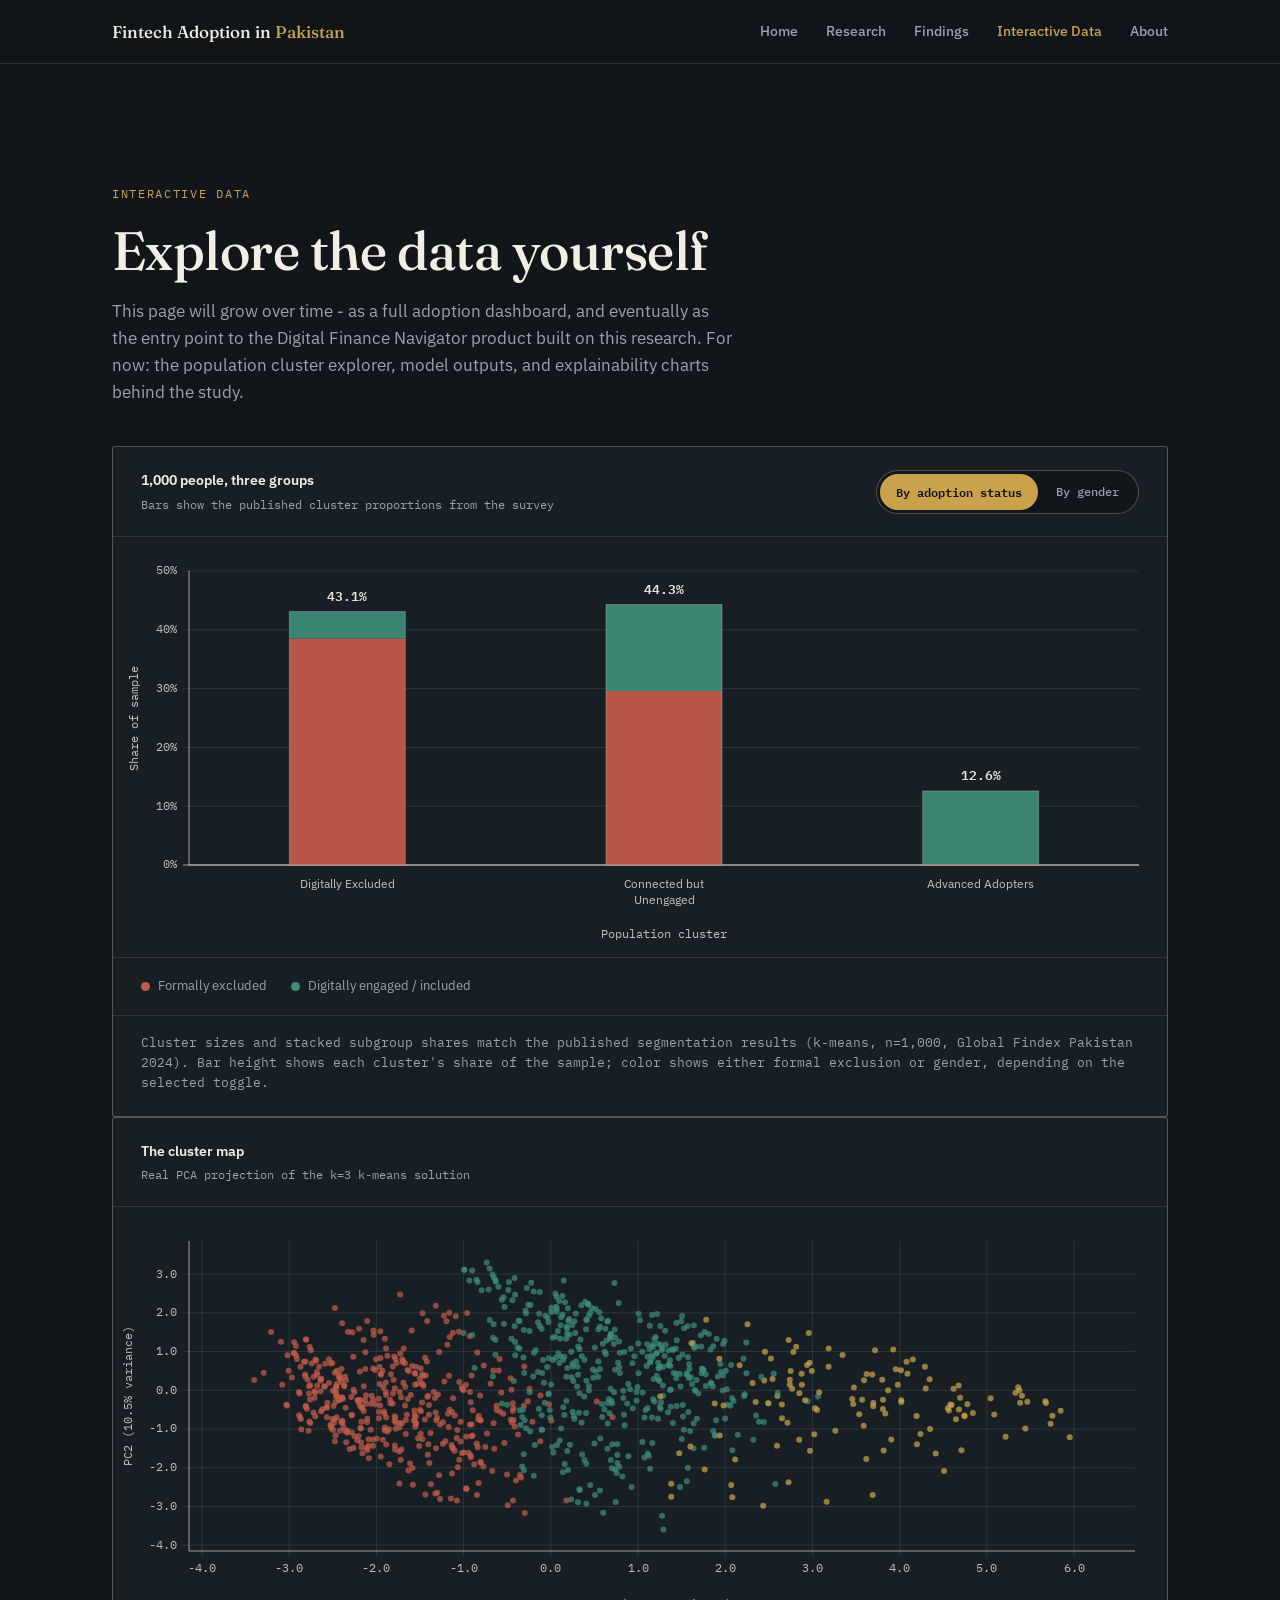
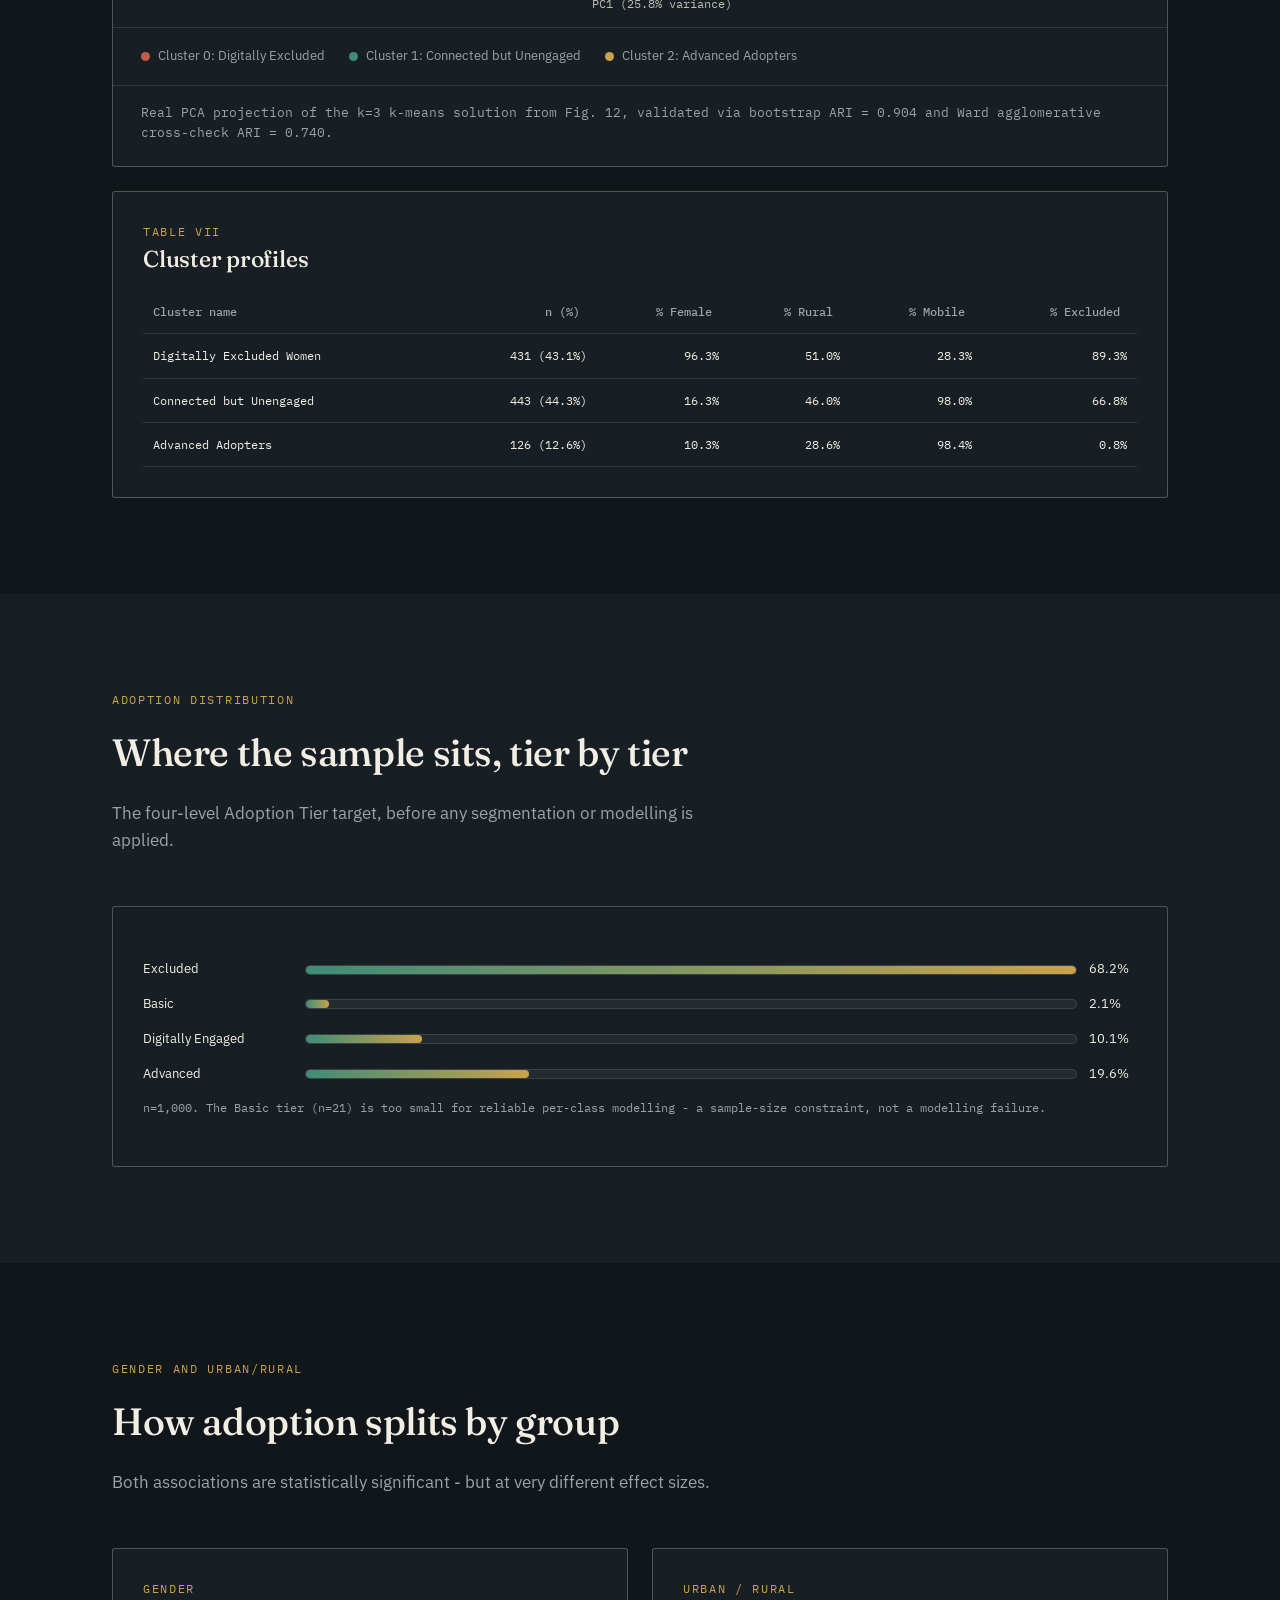
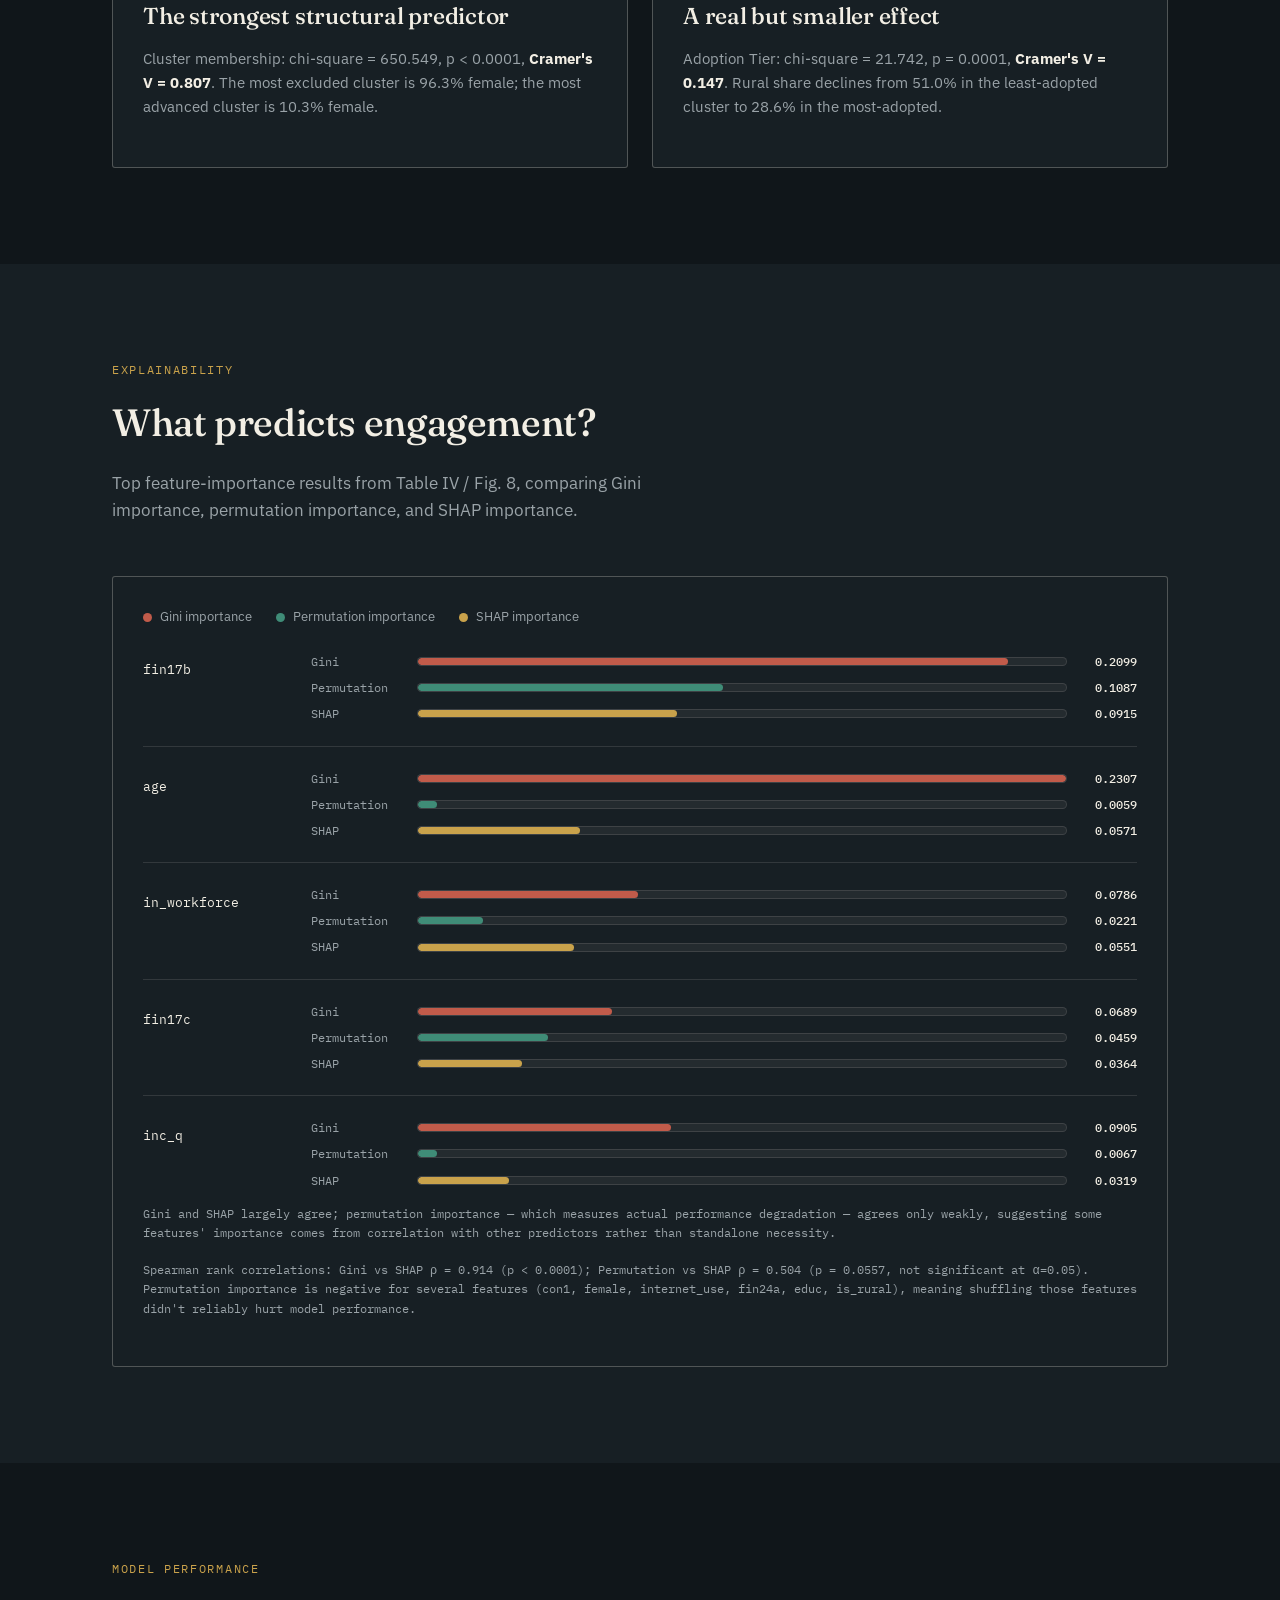
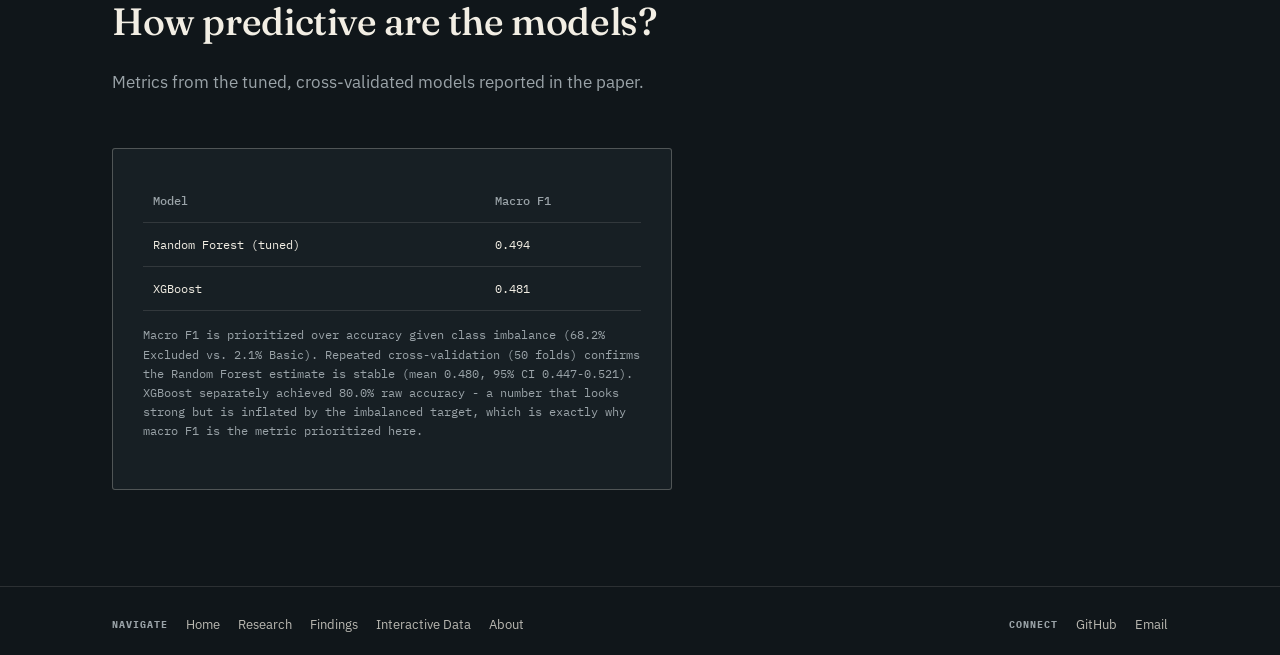
==== commit da8c1f9e: "Add files via upload" ====
--- a/interactive.html
+++ b/interactive.html
@@ -47,19 +47,77 @@
 
       <div class="viz-panel reveal">
         <div class="viz-head">
-          <div class="viz-title">1,000 people, three groups<span>Every dot represents respondents at the same real proportions as the survey</span></div>
+          <div class="viz-title">1,000 people, three groups<span>Bars show the published cluster proportions from the survey</span></div>
           <div class="toggle-group" role="group" aria-label="Colour the visualization by">
             <button class="toggle-btn active" data-mode="adoption">By adoption status</button>
             <button class="toggle-btn" data-mode="gender">By gender</button>
           </div>
         </div>
         <div class="viz-body">
-          <canvas id="populationCanvas" role="img" aria-label="Scatter visualization of the three population clusters, colourable by adoption status or gender"></canvas>
+          <canvas id="populationCanvas" role="img" aria-label="Stacked bar chart of the three population clusters, colourable by adoption status or gender"></canvas>
           <div class="viz-tooltip" id="vizTooltip"></div>
         </div>
         <div class="viz-legend" id="vizLegend"></div>
         <div class="viz-caption">
-          Illustrative visualization - cluster sizes, and the share of each group that is excluded or female, exactly match the published segmentation results (k-means, n=1,000, Global Findex Pakistan 2024). Individual dot positions within a cluster are randomized for display and are not real per-respondent coordinates.
+          Cluster sizes and stacked subgroup shares match the published segmentation results (k-means, n=1,000, Global Findex Pakistan 2024). Bar height shows each cluster's share of the sample; color shows either formal exclusion or gender, depending on the selected toggle.
+        </div>
+      </div>
+
+      <div class="viz-panel reveal" id="cluster-map">
+        <div class="viz-head">
+          <div class="viz-title">The cluster map<span>Real PCA projection of the k=3 k-means solution</span></div>
+        </div>
+        <div class="viz-body">
+          <canvas id="clusterMapCanvas" role="img" aria-label="PCA scatter plot of respondents colored by k-means cluster assignment"></canvas>
+        </div>
+        <div class="viz-legend" id="clusterMapLegend"></div>
+        <div class="viz-caption">
+          Real PCA projection of the k=3 k-means solution from Fig. 12, validated via bootstrap ARI = 0.904 and Ward agglomerative cross-check ARI = 0.740.
+        </div>
+      </div>
+
+      <div class="research-card reveal cluster-profile-table-card">
+        <div class="eyebrow">Table VII</div>
+        <h3>Cluster profiles</h3>
+        <div class="table-scroll">
+          <table class="metric-table cluster-profile-table" id="clusterProfileTable">
+            <thead>
+              <tr>
+                <th><button type="button" data-sort="text">Cluster name</button></th>
+                <th><button type="button" data-sort="number">n (%)</button></th>
+                <th><button type="button" data-sort="number">% Female</button></th>
+                <th><button type="button" data-sort="number">% Rural</button></th>
+                <th><button type="button" data-sort="number">% Mobile</button></th>
+                <th><button type="button" data-sort="number">% Excluded</button></th>
+              </tr>
+            </thead>
+            <tbody>
+              <tr>
+                <td>Digitally Excluded Women</td>
+                <td data-value="431">431 (43.1%)</td>
+                <td data-value="96.3">96.3%</td>
+                <td data-value="51.0">51.0%</td>
+                <td data-value="28.3">28.3%</td>
+                <td data-value="89.3">89.3%</td>
+              </tr>
+              <tr>
+                <td>Connected but Unengaged</td>
+                <td data-value="443">443 (44.3%)</td>
+                <td data-value="16.3">16.3%</td>
+                <td data-value="46.0">46.0%</td>
+                <td data-value="98.0">98.0%</td>
+                <td data-value="66.8">66.8%</td>
+              </tr>
+              <tr>
+                <td>Advanced Adopters</td>
+                <td data-value="126">126 (12.6%)</td>
+                <td data-value="10.3">10.3%</td>
+                <td data-value="28.6">28.6%</td>
+                <td data-value="98.4">98.4%</td>
+                <td data-value="0.8">0.8%</td>
+              </tr>
+            </tbody>
+          </table>
         </div>
       </div>
     </div>
@@ -111,19 +169,58 @@
       <div class="section-head reveal">
         <div class="eyebrow">Explainability</div>
         <h2>What predicts engagement?</h2>
-        <p>Mean |SHAP| value per feature, from the tuned Random Forest, averaged across all four adoption tiers.</p>
+        <p>Top feature-importance results from Table IV / Fig. 8, comparing Gini importance, permutation importance, and SHAP importance.</p>
       </div>
       <div class="research-card reveal">
-        <div class="bar-chart">
-          <div class="bar-row"><span>Saving via mobile money</span><div class="bar-track"><div class="bar-fill" style="width:100%"></div></div><span>0.092</span></div>
-          <div class="bar-row"><span>Age</span><div class="bar-track"><div class="bar-fill" style="width:62%"></div></div><span>0.057</span></div>
-          <div class="bar-row"><span>Workforce participation</span><div class="bar-track"><div class="bar-fill" style="width:60%"></div></div><span>0.055</span></div>
-          <div class="bar-row"><span>Informal saving</span><div class="bar-track"><div class="bar-fill" style="width:40%"></div></div><span>0.036</span></div>
-          <div class="bar-row"><span>Income quintile</span><div class="bar-track"><div class="bar-fill" style="width:35%"></div></div><span>0.032</span></div>
-          <div class="bar-row"><span>Mobile phone ownership</span><div class="bar-track"><div class="bar-fill" style="width:26%"></div></div><span>0.024</span></div>
-          <div class="bar-row"><span>Gender</span><div class="bar-track"><div class="bar-fill" style="width:21%"></div></div><span>0.019</span></div>
-        </div>
-        <p class="metric-note">Gender ranks 7th here - but that's <em>this specific chart's</em> question: how much does gender help predict one person's adoption tier, alongside everything else. It answers a different question than the population-level result above, where gender is the strongest predictor of which segment someone belongs to (Cramer's V = 0.807). Both are real findings; they're just not the same measurement.</p>
+        <div class="importance-legend" aria-label="Feature importance methods">
+          <div class="legend-item"><span class="legend-dot gini-dot"></span> Gini importance</div>
+          <div class="legend-item"><span class="legend-dot permutation-dot"></span> Permutation importance</div>
+          <div class="legend-item"><span class="legend-dot shap-dot"></span> SHAP importance</div>
+        </div>
+        <div class="importance-chart" aria-label="Grouped horizontal bar chart comparing feature importance methods">
+          <div class="importance-row">
+            <div class="importance-feature">fin17b</div>
+            <div class="importance-bars">
+              <div class="importance-bar-line"><span>Gini</span><div class="importance-track"><div class="importance-fill gini-fill" style="width:91%"></div></div><strong>0.2099</strong></div>
+              <div class="importance-bar-line"><span>Permutation</span><div class="importance-track"><div class="importance-fill permutation-fill" style="width:47%"></div></div><strong>0.1087</strong></div>
+              <div class="importance-bar-line"><span>SHAP</span><div class="importance-track"><div class="importance-fill shap-fill" style="width:40%"></div></div><strong>0.0915</strong></div>
+            </div>
+          </div>
+          <div class="importance-row">
+            <div class="importance-feature">age</div>
+            <div class="importance-bars">
+              <div class="importance-bar-line"><span>Gini</span><div class="importance-track"><div class="importance-fill gini-fill" style="width:100%"></div></div><strong>0.2307</strong></div>
+              <div class="importance-bar-line"><span>Permutation</span><div class="importance-track"><div class="importance-fill permutation-fill" style="width:3%"></div></div><strong>0.0059</strong></div>
+              <div class="importance-bar-line"><span>SHAP</span><div class="importance-track"><div class="importance-fill shap-fill" style="width:25%"></div></div><strong>0.0571</strong></div>
+            </div>
+          </div>
+          <div class="importance-row">
+            <div class="importance-feature">in_workforce</div>
+            <div class="importance-bars">
+              <div class="importance-bar-line"><span>Gini</span><div class="importance-track"><div class="importance-fill gini-fill" style="width:34%"></div></div><strong>0.0786</strong></div>
+              <div class="importance-bar-line"><span>Permutation</span><div class="importance-track"><div class="importance-fill permutation-fill" style="width:10%"></div></div><strong>0.0221</strong></div>
+              <div class="importance-bar-line"><span>SHAP</span><div class="importance-track"><div class="importance-fill shap-fill" style="width:24%"></div></div><strong>0.0551</strong></div>
+            </div>
+          </div>
+          <div class="importance-row">
+            <div class="importance-feature">fin17c</div>
+            <div class="importance-bars">
+              <div class="importance-bar-line"><span>Gini</span><div class="importance-track"><div class="importance-fill gini-fill" style="width:30%"></div></div><strong>0.0689</strong></div>
+              <div class="importance-bar-line"><span>Permutation</span><div class="importance-track"><div class="importance-fill permutation-fill" style="width:20%"></div></div><strong>0.0459</strong></div>
+              <div class="importance-bar-line"><span>SHAP</span><div class="importance-track"><div class="importance-fill shap-fill" style="width:16%"></div></div><strong>0.0364</strong></div>
+            </div>
+          </div>
+          <div class="importance-row">
+            <div class="importance-feature">inc_q</div>
+            <div class="importance-bars">
+              <div class="importance-bar-line"><span>Gini</span><div class="importance-track"><div class="importance-fill gini-fill" style="width:39%"></div></div><strong>0.0905</strong></div>
+              <div class="importance-bar-line"><span>Permutation</span><div class="importance-track"><div class="importance-fill permutation-fill" style="width:3%"></div></div><strong>0.0067</strong></div>
+              <div class="importance-bar-line"><span>SHAP</span><div class="importance-track"><div class="importance-fill shap-fill" style="width:14%"></div></div><strong>0.0319</strong></div>
+            </div>
+          </div>
+        </div>
+        <p class="metric-note">Gini and SHAP largely agree; permutation importance &mdash; which measures actual performance degradation &mdash; agrees only weakly, suggesting some features' importance comes from correlation with other predictors rather than standalone necessity.</p>
+        <p class="metric-note">Spearman rank correlations: Gini vs SHAP &rho; = 0.914 (p &lt; 0.0001); Permutation vs SHAP &rho; = 0.504 (p = 0.0557, not significant at &alpha;=0.05). Permutation importance is negative for several features (con1, female, internet_use, fin24a, educ, is_rural), meaning shuffling those features didn't reliably hurt model performance.</p>
       </div>
     </div>
   </section>
@@ -170,6 +267,7 @@
   </div>
 </footer>
 
+<script src="pca_cluster_coords.js"></script>
 <script src="viz.js"></script>
 <script src="common.js"></script>
 </body>
--- a/styles.css
+++ b/styles.css
@@ -119,8 +119,12 @@
 .toggle-btn:focus-visible{outline:2px solid var(--brass); outline-offset:2px;}
 
 .viz-body{position:relative; padding:0;}
-#populationCanvas{display:block; width:100%; height:420px; cursor:crosshair;}
-@media (max-width:640px){#populationCanvas{height:340px;}}
+#populationCanvas,
+#clusterMapCanvas{display:block; width:100%; height:420px; cursor:crosshair;}
+@media (max-width:640px){
+  #populationCanvas,
+  #clusterMapCanvas{height:340px;}
+}
 
 .viz-legend{
   display:flex; gap:24px; flex-wrap:wrap; padding:18px 28px;
@@ -244,6 +248,8 @@
 
 section{padding:96px 0;}
 section.alt{background:var(--ink-2);}
+#cluster-map,
+#feature-importance{scroll-margin-top:96px}
 .section-head{margin-bottom:52px; max-width:60ch;}
 .section-head h2{font-size:clamp(28px, 3.6vw, 38px); margin-top:14px;}
 .section-head p{color:var(--paper-dim); font-size:17px; margin-top:16px;}
@@ -305,6 +311,15 @@
 .metric-table th,.metric-table td{text-align:left;padding:12px 10px;border-bottom:1px solid var(--line)}
 .metric-table th{color:var(--paper-dim);font-weight:500}
 .metric-table td{color:var(--paper)}
+.table-scroll{overflow-x:auto}
+.cluster-profile-table-card{margin-top:24px}
+.cluster-profile-table th:not(:first-child),.cluster-profile-table td:not(:first-child){text-align:right;white-space:nowrap}
+.cluster-profile-table th button{font:inherit;color:inherit;background:none;border:0;padding:0;cursor:pointer;text-align:inherit}
+.cluster-profile-table th button:hover,.cluster-profile-table th button:focus-visible{color:var(--brass)}
+.cluster-profile-table th button:focus-visible{outline:1px solid var(--brass);outline-offset:4px}
+.cluster-profile-table th button::after{content:' ';display:inline-block;width:1ch;color:var(--brass)}
+.cluster-profile-table th[aria-sort="ascending"] button::after{content:' ↑'}
+.cluster-profile-table th[aria-sort="descending"] button::after{content:' ↓'}
 .metric-note{font-size:12px!important;font-family:'IBM Plex Mono',monospace;margin-top:14px!important;color:var(--paper-dim)}
 .profile-grid{display:grid;grid-template-columns:repeat(3,1fr);gap:1px;background:var(--line);border:1px solid var(--line);border-radius:var(--radius);overflow:hidden}
 @media(max-width:820px){.profile-grid{grid-template-columns:1fr}}
@@ -321,6 +336,20 @@
 .bar-track{height:10px;background:rgba(242,238,228,.06);border:1px solid var(--line);border-radius:100px;overflow:hidden}
 .bar-fill{height:100%;background:linear-gradient(90deg,var(--teal),var(--brass));border-radius:100px}
 @media(max-width:600px){.bar-row{grid-template-columns:105px 1fr 42px;font-size:12px}}
+.importance-legend{display:flex;gap:24px;flex-wrap:wrap;margin-bottom:24px;font-size:13px;color:var(--paper-dim)}
+.gini-dot,.gini-fill{background:var(--rose)}
+.permutation-dot,.permutation-fill{background:var(--teal)}
+.shap-dot,.shap-fill{background:var(--brass)}
+.importance-chart{display:flex;flex-direction:column;gap:22px}
+.importance-row{display:grid;grid-template-columns:150px 1fr;gap:18px;padding-bottom:22px;border-bottom:1px solid var(--line)}
+.importance-row:last-child{border-bottom:0;padding-bottom:0}
+.importance-feature{font-family:'IBM Plex Mono',monospace;font-size:13px;color:var(--paper);padding-top:8px}
+.importance-bars{display:flex;flex-direction:column;gap:7px}
+.importance-bar-line{display:grid;grid-template-columns:94px minmax(120px,1fr) 58px;gap:12px;align-items:center;font-family:'IBM Plex Mono',monospace;font-size:12px;color:var(--paper-dim)}
+.importance-track{height:9px;background:rgba(242,238,228,.06);border:1px solid var(--line);border-radius:100px;overflow:hidden}
+.importance-fill{height:100%;border-radius:100px}
+.importance-bar-line strong{font-weight:500;color:var(--paper);text-align:right}
+@media(max-width:700px){.importance-row{grid-template-columns:1fr;gap:10px}.importance-bar-line{grid-template-columns:86px minmax(90px,1fr) 52px}}
 .limitations{display:grid;grid-template-columns:repeat(2,1fr);gap:1px;background:var(--line);border:1px solid var(--line);border-radius:var(--radius);overflow:hidden}
 @media(max-width:700px){.limitations{grid-template-columns:1fr}}
 .limit-card{background:var(--ink);padding:28px}
